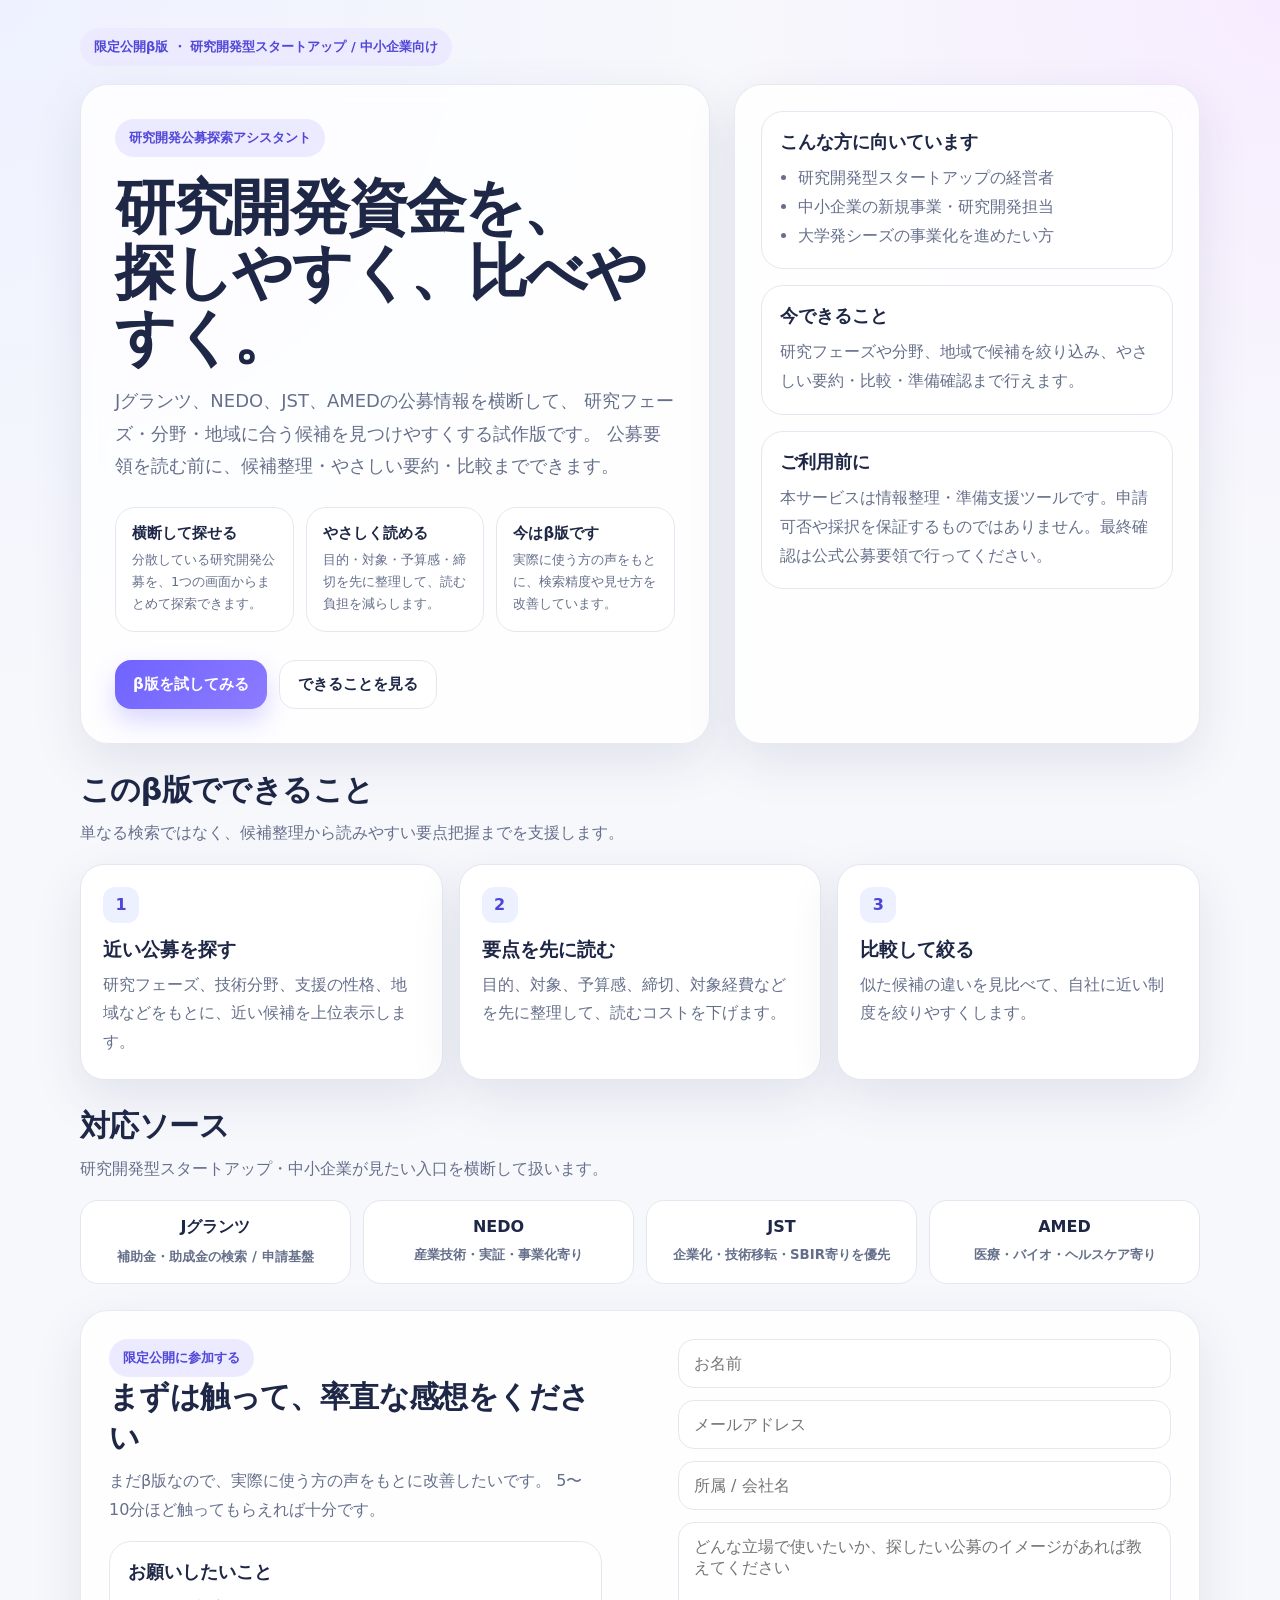
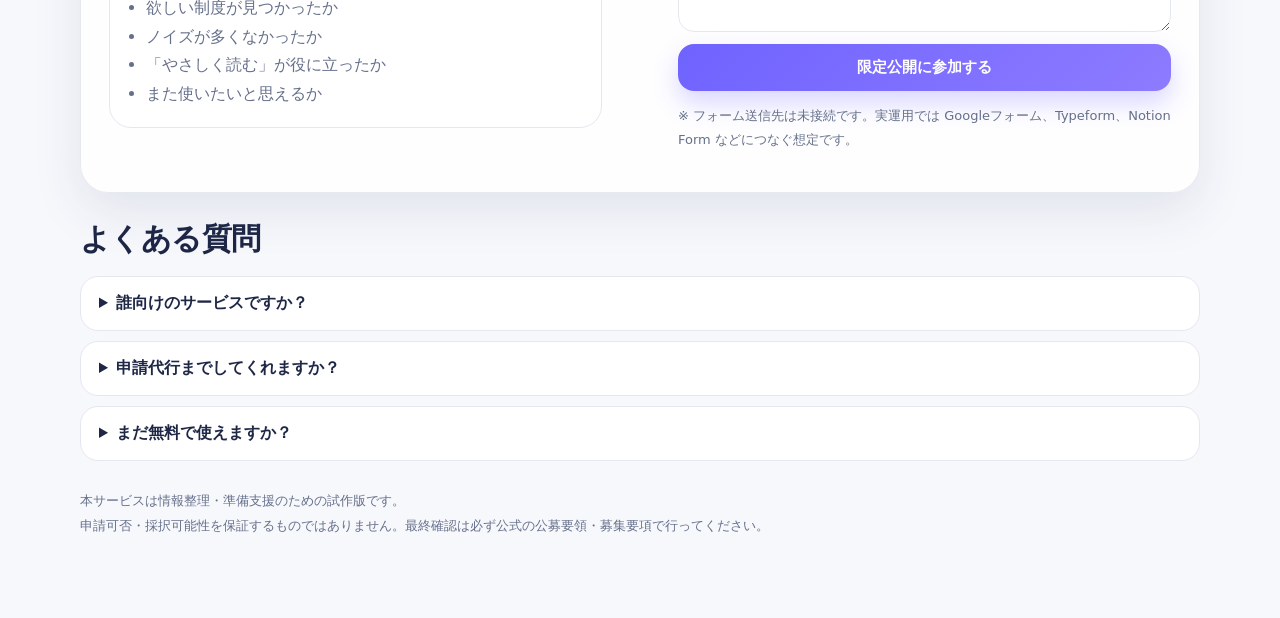
==== index.html @ e03bb307 "Rename limited_beta_landing_page.html to index.html" ====
<!doctype html>
<html lang="ja">
  <head>
    <meta charset="UTF-8" />
    <meta name="viewport" content="width=device-width, initial-scale=1.0" />
    <title>研究開発公募探索 β版</title>
    <style>
      :root {
        --bg: #f7f8fc;
        --card: rgba(255,255,255,0.82);
        --line: #e5e7f0;
        --text: #1e2746;
        --muted: #66708b;
        --primary: #6f63ff;
        --primary-2: #8d7bff;
        --accent: #edf0ff;
        --shadow: 0 18px 50px rgba(42, 52, 95, 0.10);
      }
      * { box-sizing: border-box; }
      body {
        margin: 0;
        font-family: Inter, system-ui, -apple-system, BlinkMacSystemFont, "Segoe UI", sans-serif;
        color: var(--text);
        background:
          radial-gradient(circle at top left, #eef1ff 0, transparent 28%),
          radial-gradient(circle at top right, #f7ecff 0, transparent 22%),
          var(--bg);
      }
      .wrap { max-width: 1160px; margin: 0 auto; padding: 28px 20px 80px; }
      .pill {
        display: inline-flex; align-items: center; gap: 8px;
        background: #eceaff; color: #5147d9; border-radius: 999px;
        padding: 10px 14px; font-size: 13px; font-weight: 700;
      }
      .hero {
        display: grid; grid-template-columns: 1.15fr 0.85fr; gap: 24px;
        align-items: stretch; margin-top: 18px;
      }
      .card {
        background: var(--card); backdrop-filter: blur(10px);
        border: 1px solid rgba(229,231,240,0.9); border-radius: 28px;
        box-shadow: var(--shadow);
      }
      .hero-main { padding: 34px; }
      h1 {
        font-size: clamp(34px, 6vw, 60px); line-height: 1.08;
        margin: 18px 0 16px; letter-spacing: -0.03em;
      }
      .lead { font-size: 18px; line-height: 1.8; color: var(--muted); margin: 0 0 24px; }
      .hero-points {
        display: grid; grid-template-columns: repeat(3, minmax(0,1fr)); gap: 12px; margin: 24px 0 28px;
      }
      .point {
        padding: 16px; border-radius: 20px; background: #fff; border: 1px solid var(--line);
      }
      .point b { display:block; margin-bottom:6px; font-size: 15px; }
      .point span { color: var(--muted); font-size: 13px; line-height: 1.7; }
      .cta-row { display:flex; flex-wrap: wrap; gap: 12px; }
      .btn {
        appearance:none; border:0; cursor:pointer; text-decoration:none;
        display:inline-flex; align-items:center; justify-content:center; gap:8px;
        padding: 14px 18px; border-radius: 16px; font-weight: 800; font-size: 15px;
      }
      .btn-primary {
        background: linear-gradient(135deg, var(--primary), var(--primary-2)); color:#fff;
        box-shadow: 0 12px 24px rgba(111,99,255,0.25);
      }
      .btn-secondary { background:#fff; color:var(--text); border:1px solid var(--line); }
      .hero-side { padding: 26px; display:flex; flex-direction:column; gap: 16px; }
      .mini-card { background:#fff; border:1px solid var(--line); border-radius: 22px; padding: 18px; }
      .mini-card h3 { margin: 0 0 10px; font-size: 18px; }
      .mini-card p, .mini-card li { color: var(--muted); line-height: 1.8; margin: 0; }
      .mini-card ul { margin: 0; padding-left: 18px; }
      .section { margin-top: 26px; }
      .section-head { display:flex; align-items:flex-end; justify-content:space-between; gap: 16px; margin-bottom: 16px; }
      .section h2 { margin: 0; font-size: 30px; letter-spacing: -0.02em; }
      .section p.sub { margin: 8px 0 0; color: var(--muted); line-height: 1.8; }
      .grid-3 { display:grid; grid-template-columns: repeat(3, minmax(0,1fr)); gap: 16px; }
      .feature, .faq-item {
        padding: 22px; background:#fff; border:1px solid var(--line); border-radius: 24px; box-shadow: var(--shadow);
      }
      .feature .num {
        width: 36px; height: 36px; border-radius: 12px; display:inline-flex; align-items:center; justify-content:center;
        background: var(--accent); color:#4e45d4; font-weight: 800; margin-bottom: 14px;
      }
      .feature h3 { margin:0 0 8px; font-size: 19px; }
      .feature p { margin:0; color:var(--muted); line-height:1.8; }
      .sources {
        display:grid; grid-template-columns: repeat(4, minmax(0,1fr)); gap:12px; margin-top: 12px;
      }
      .source {
        background:#fff; border:1px solid var(--line); border-radius: 18px; padding: 16px;
        text-align:center; font-weight: 800;
      }
      .source small { display:block; margin-top:8px; color: var(--muted); font-weight: 600; line-height: 1.6; }
      .beta {
        display:grid; grid-template-columns: 1fr 1fr; gap: 20px; align-items:stretch;
      }
      .beta-copy, .beta-form { padding: 28px; }
      .beta-form form { display:grid; gap: 12px; }
      .input, textarea {
        width:100%; border:1px solid var(--line); background:#fff; border-radius: 16px;
        padding: 14px 15px; font: inherit; color:var(--text);
      }
      textarea { min-height: 110px; resize: vertical; }
      .note {
        color: var(--muted); font-size: 13px; line-height: 1.8;
      }
      details {
        background:#fff; border:1px solid var(--line); border-radius:18px; padding: 16px 18px;
      }
      details + details { margin-top: 10px; }
      summary { cursor:pointer; font-weight: 800; }
      footer { margin-top: 28px; color: var(--muted); font-size: 13px; line-height: 1.9; }
      @media (max-width: 960px) {
        .hero, .beta, .grid-3, .sources { grid-template-columns: 1fr; }
        .hero-points { grid-template-columns: 1fr; }
      }
    </style>
  </head>
  <body>
    <div class="wrap">
      <span class="pill">限定公開β版 ・ 研究開発型スタートアップ / 中小企業向け</span>

      <section class="hero">
        <div class="card hero-main">
          <span class="pill">研究開発公募探索アシスタント</span>
          <h1>研究開発資金を、<br />探しやすく、比べやすく。</h1>
          <p class="lead">
            Jグランツ、NEDO、JST、AMEDの公募情報を横断して、
            研究フェーズ・分野・地域に合う候補を見つけやすくする試作版です。
            公募要領を読む前に、候補整理・やさしい要約・比較までできます。
          </p>

          <div class="hero-points">
            <div class="point">
              <b>横断して探せる</b>
              <span>分散している研究開発公募を、1つの画面からまとめて探索できます。</span>
            </div>
            <div class="point">
              <b>やさしく読める</b>
              <span>目的・対象・予算感・締切を先に整理して、読む負担を減らします。</span>
            </div>
            <div class="point">
              <b>今はβ版です</b>
              <span>実際に使う方の声をもとに、検索精度や見せ方を改善しています。</span>
            </div>
          </div>

          <div class="cta-row">
            <a class="btn btn-primary" href="#beta">β版を試してみる</a>
            <a class="btn btn-secondary" href="#how">できることを見る</a>
          </div>
        </div>

        <aside class="card hero-side">
          <div class="mini-card">
            <h3>こんな方に向いています</h3>
            <ul>
              <li>研究開発型スタートアップの経営者</li>
              <li>中小企業の新規事業・研究開発担当</li>
              <li>大学発シーズの事業化を進めたい方</li>
            </ul>
          </div>
          <div class="mini-card">
            <h3>今できること</h3>
            <p>研究フェーズや分野、地域で候補を絞り込み、やさしい要約・比較・準備確認まで行えます。</p>
          </div>
          <div class="mini-card">
            <h3>ご利用前に</h3>
            <p>本サービスは情報整理・準備支援ツールです。申請可否や採択を保証するものではありません。最終確認は公式公募要領で行ってください。</p>
          </div>
        </aside>
      </section>

      <section class="section" id="how">
        <div class="section-head">
          <div>
            <h2>このβ版でできること</h2>
            <p class="sub">単なる検索ではなく、候補整理から読みやすい要点把握までを支援します。</p>
          </div>
        </div>
        <div class="grid-3">
          <div class="feature">
            <div class="num">1</div>
            <h3>近い公募を探す</h3>
            <p>研究フェーズ、技術分野、支援の性格、地域などをもとに、近い候補を上位表示します。</p>
          </div>
          <div class="feature">
            <div class="num">2</div>
            <h3>要点を先に読む</h3>
            <p>目的、対象、予算感、締切、対象経費などを先に整理して、読むコストを下げます。</p>
          </div>
          <div class="feature">
            <div class="num">3</div>
            <h3>比較して絞る</h3>
            <p>似た候補の違いを見比べて、自社に近い制度を絞りやすくします。</p>
          </div>
        </div>
      </section>

      <section class="section">
        <div class="section-head">
          <div>
            <h2>対応ソース</h2>
            <p class="sub">研究開発型スタートアップ・中小企業が見たい入口を横断して扱います。</p>
          </div>
        </div>
        <div class="sources">
          <div class="source">Jグランツ<small>補助金・助成金の検索 / 申請基盤</small></div>
          <div class="source">NEDO<small>産業技術・実証・事業化寄り</small></div>
          <div class="source">JST<small>企業化・技術移転・SBIR寄りを優先</small></div>
          <div class="source">AMED<small>医療・バイオ・ヘルスケア寄り</small></div>
        </div>
      </section>

      <section class="section card beta" id="beta">
        <div class="beta-copy">
          <span class="pill">限定公開に参加する</span>
          <h2>まずは触って、率直な感想をください</h2>
          <p class="sub">
            まだβ版なので、実際に使う方の声をもとに改善したいです。
            5〜10分ほど触ってもらえれば十分です。
          </p>
          <div class="mini-card" style="margin-top:16px;">
            <h3>お願いしたいこと</h3>
            <ul>
              <li>欲しい制度が見つかったか</li>
              <li>ノイズが多くなかったか</li>
              <li>「やさしく読む」が役に立ったか</li>
              <li>また使いたいと思えるか</li>
            </ul>
          </div>
        </div>
        <div class="beta-form">
          <form>
            <input class="input" type="text" placeholder="お名前" />
            <input class="input" type="email" placeholder="メールアドレス" />
            <input class="input" type="text" placeholder="所属 / 会社名" />
            <textarea placeholder="どんな立場で使いたいか、探したい公募のイメージがあれば教えてください"></textarea>
            <button class="btn btn-primary" type="button">限定公開に参加する</button>
          </form>
          <p class="note">※ フォーム送信先は未接続です。実運用では Googleフォーム、Typeform、Notion Form などにつなぐ想定です。</p>
        </div>
      </section>

      <section class="section">
        <div class="section-head">
          <div>
            <h2>よくある質問</h2>
          </div>
        </div>
        <details>
          <summary>誰向けのサービスですか？</summary>
          <p class="note">研究開発型スタートアップ、中小企業の新規事業・研究開発担当、大学発シーズの事業化に関わる方を主な想定ユーザーにしています。</p>
        </details>
        <details>
          <summary>申請代行までしてくれますか？</summary>
          <p class="note">いいえ。現時点では、探索・整理・比較・準備支援に特化しています。最終判断や代理提出は行いません。</p>
        </details>
        <details>
          <summary>まだ無料で使えますか？</summary>
          <p class="note">はい。β版として限定公開中です。今後の提供形態は、利用者の反応を見ながら検討します。</p>
        </details>
      </section>

      <footer>
        本サービスは情報整理・準備支援のための試作版です。<br />
        申請可否・採択可能性を保証するものではありません。最終確認は必ず公式の公募要領・募集要項で行ってください。
      </footer>
    </div>
  </body>
</html>
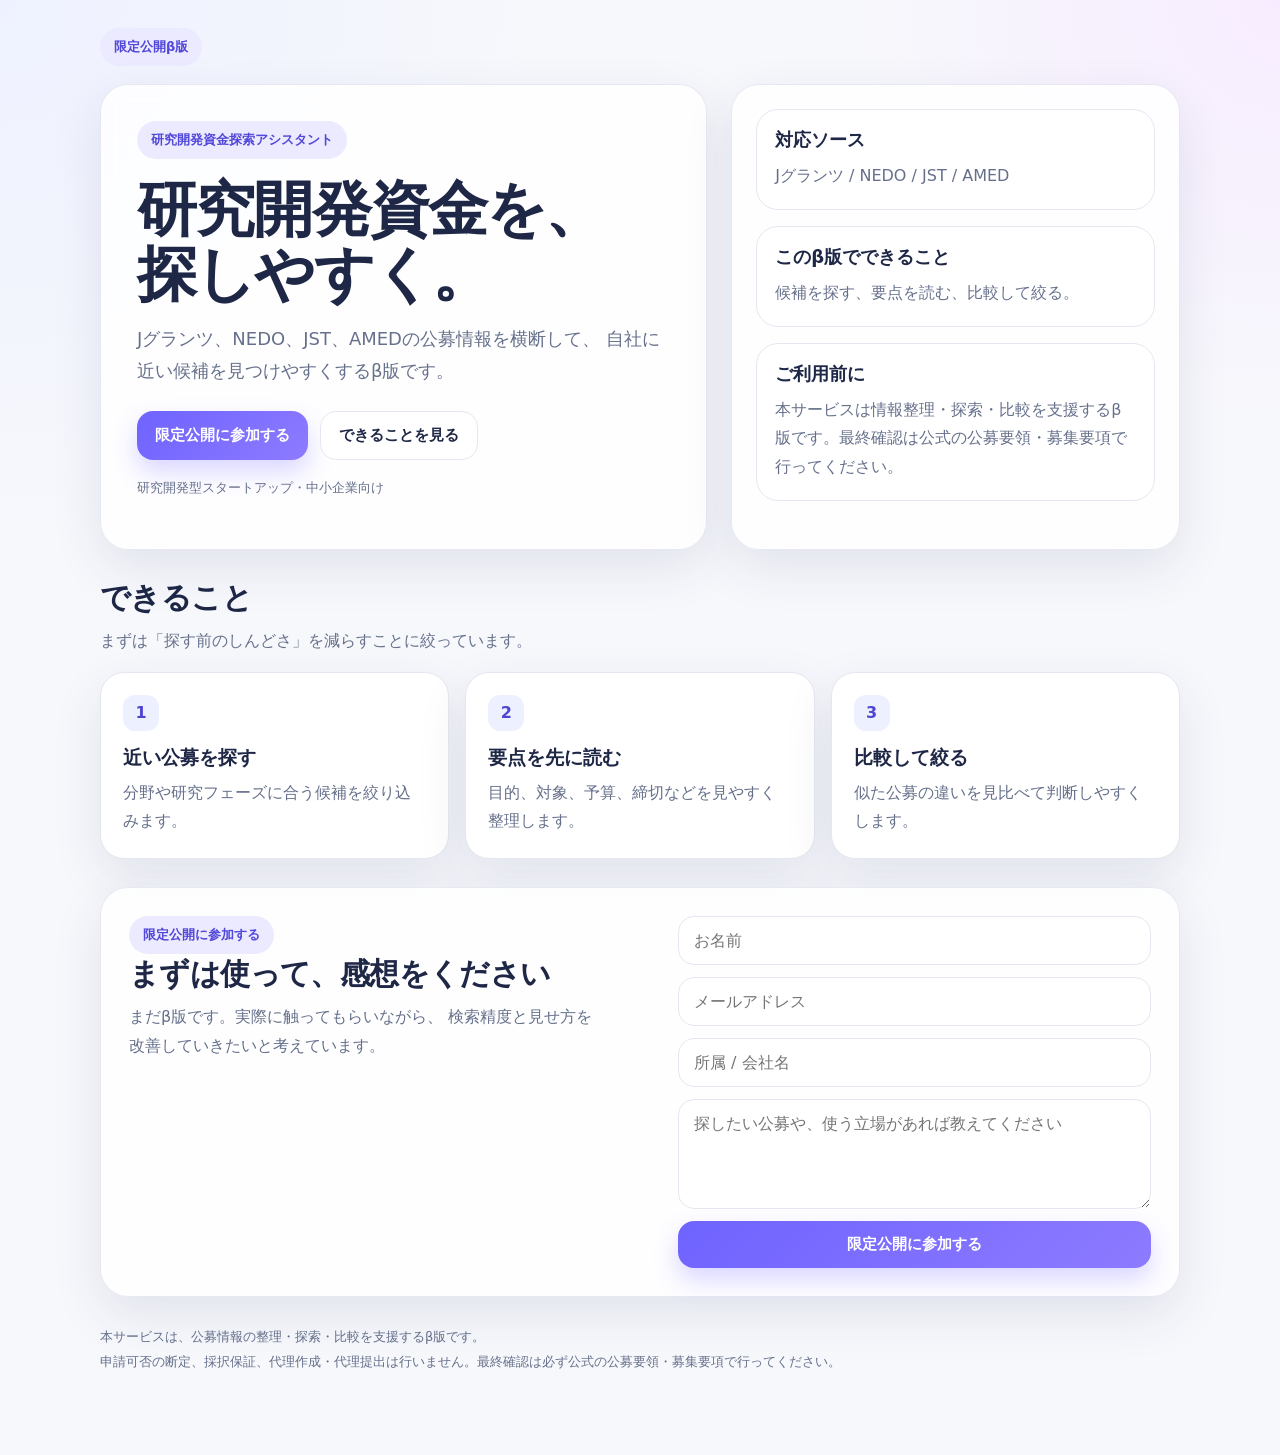
==== commit 98cf5cc3: "Refactor index.html for clarity and layout adjustments Updated various text elements and styles in i" ====
--- a/index.html
+++ b/index.html
@@ -3,11 +3,11 @@
   <head>
     <meta charset="UTF-8" />
     <meta name="viewport" content="width=device-width, initial-scale=1.0" />
-    <title>研究開発公募探索 β版</title>
+    <title>研究開発資金探索 β版</title>
     <style>
       :root {
         --bg: #f7f8fc;
-        --card: rgba(255,255,255,0.82);
+        --card: rgba(255,255,255,0.84);
         --line: #e5e7f0;
         --text: #1e2746;
         --muted: #66708b;
@@ -16,7 +16,11 @@
         --accent: #edf0ff;
         --shadow: 0 18px 50px rgba(42, 52, 95, 0.10);
       }
+
       * { box-sizing: border-box; }
+
+      html { scroll-behavior: smooth; }
+
       body {
         margin: 0;
         font-family: Inter, system-ui, -apple-system, BlinkMacSystemFont, "Segoe UI", sans-serif;
@@ -26,247 +30,330 @@
           radial-gradient(circle at top right, #f7ecff 0, transparent 22%),
           var(--bg);
       }
-      .wrap { max-width: 1160px; margin: 0 auto; padding: 28px 20px 80px; }
+
+      .wrap {
+        max-width: 1120px;
+        margin: 0 auto;
+        padding: 28px 20px 80px;
+      }
+
       .pill {
-        display: inline-flex; align-items: center; gap: 8px;
-        background: #eceaff; color: #5147d9; border-radius: 999px;
-        padding: 10px 14px; font-size: 13px; font-weight: 700;
-      }
+        display: inline-flex;
+        align-items: center;
+        gap: 8px;
+        background: #eceaff;
+        color: #5147d9;
+        border-radius: 999px;
+        padding: 10px 14px;
+        font-size: 13px;
+        font-weight: 700;
+      }
+
+      .card {
+        background: var(--card);
+        backdrop-filter: blur(10px);
+        border: 1px solid rgba(229,231,240,0.92);
+        border-radius: 28px;
+        box-shadow: var(--shadow);
+      }
+
       .hero {
-        display: grid; grid-template-columns: 1.15fr 0.85fr; gap: 24px;
-        align-items: stretch; margin-top: 18px;
-      }
-      .card {
-        background: var(--card); backdrop-filter: blur(10px);
-        border: 1px solid rgba(229,231,240,0.9); border-radius: 28px;
+        display: grid;
+        grid-template-columns: 1.15fr 0.85fr;
+        gap: 24px;
+        align-items: stretch;
+        margin-top: 18px;
+      }
+
+      .hero-main {
+        padding: 36px;
+      }
+
+      h1 {
+        font-size: clamp(34px, 6vw, 60px);
+        line-height: 1.08;
+        margin: 18px 0 16px;
+        letter-spacing: -0.03em;
+      }
+
+      .lead {
+        font-size: 18px;
+        line-height: 1.8;
+        color: var(--muted);
+        margin: 0 0 24px;
+      }
+
+      .cta-row {
+        display: flex;
+        flex-wrap: wrap;
+        gap: 12px;
+      }
+
+      .btn {
+        appearance: none;
+        border: 0;
+        cursor: pointer;
+        text-decoration: none;
+        display: inline-flex;
+        align-items: center;
+        justify-content: center;
+        gap: 8px;
+        padding: 14px 18px;
+        border-radius: 16px;
+        font-weight: 800;
+        font-size: 15px;
+        transition: transform 0.18s ease, box-shadow 0.18s ease;
+      }
+
+      .btn:hover {
+        transform: translateY(-1px);
+      }
+
+      .btn-primary {
+        background: linear-gradient(135deg, var(--primary), var(--primary-2));
+        color: #fff;
+        box-shadow: 0 12px 24px rgba(111,99,255,0.25);
+      }
+
+      .btn-secondary {
+        background: #fff;
+        color: var(--text);
+        border: 1px solid var(--line);
+      }
+
+      .note {
+        color: var(--muted);
+        font-size: 13px;
+        line-height: 1.8;
+      }
+
+      .hero-side {
+        padding: 24px;
+        display: flex;
+        flex-direction: column;
+        gap: 16px;
+      }
+
+      .mini-card {
+        background: #fff;
+        border: 1px solid var(--line);
+        border-radius: 22px;
+        padding: 18px;
+      }
+
+      .mini-card h3 {
+        margin: 0 0 10px;
+        font-size: 18px;
+      }
+
+      .mini-card p,
+      .mini-card li {
+        color: var(--muted);
+        line-height: 1.8;
+        margin: 0;
+      }
+
+      .section {
+        margin-top: 28px;
+      }
+
+      .section-head {
+        display: flex;
+        align-items: flex-end;
+        justify-content: space-between;
+        gap: 16px;
+        margin-bottom: 16px;
+      }
+
+      .section h2 {
+        margin: 0;
+        font-size: 30px;
+        letter-spacing: -0.02em;
+      }
+
+      .section p.sub {
+        margin: 8px 0 0;
+        color: var(--muted);
+        line-height: 1.8;
+      }
+
+      .grid-3 {
+        display: grid;
+        grid-template-columns: repeat(3, minmax(0, 1fr));
+        gap: 16px;
+      }
+
+      .feature {
+        padding: 22px;
+        background: #fff;
+        border: 1px solid var(--line);
+        border-radius: 24px;
         box-shadow: var(--shadow);
       }
-      .hero-main { padding: 34px; }
-      h1 {
-        font-size: clamp(34px, 6vw, 60px); line-height: 1.08;
-        margin: 18px 0 16px; letter-spacing: -0.03em;
-      }
-      .lead { font-size: 18px; line-height: 1.8; color: var(--muted); margin: 0 0 24px; }
-      .hero-points {
-        display: grid; grid-template-columns: repeat(3, minmax(0,1fr)); gap: 12px; margin: 24px 0 28px;
-      }
-      .point {
-        padding: 16px; border-radius: 20px; background: #fff; border: 1px solid var(--line);
-      }
-      .point b { display:block; margin-bottom:6px; font-size: 15px; }
-      .point span { color: var(--muted); font-size: 13px; line-height: 1.7; }
-      .cta-row { display:flex; flex-wrap: wrap; gap: 12px; }
-      .btn {
-        appearance:none; border:0; cursor:pointer; text-decoration:none;
-        display:inline-flex; align-items:center; justify-content:center; gap:8px;
-        padding: 14px 18px; border-radius: 16px; font-weight: 800; font-size: 15px;
-      }
-      .btn-primary {
-        background: linear-gradient(135deg, var(--primary), var(--primary-2)); color:#fff;
-        box-shadow: 0 12px 24px rgba(111,99,255,0.25);
-      }
-      .btn-secondary { background:#fff; color:var(--text); border:1px solid var(--line); }
-      .hero-side { padding: 26px; display:flex; flex-direction:column; gap: 16px; }
-      .mini-card { background:#fff; border:1px solid var(--line); border-radius: 22px; padding: 18px; }
-      .mini-card h3 { margin: 0 0 10px; font-size: 18px; }
-      .mini-card p, .mini-card li { color: var(--muted); line-height: 1.8; margin: 0; }
-      .mini-card ul { margin: 0; padding-left: 18px; }
-      .section { margin-top: 26px; }
-      .section-head { display:flex; align-items:flex-end; justify-content:space-between; gap: 16px; margin-bottom: 16px; }
-      .section h2 { margin: 0; font-size: 30px; letter-spacing: -0.02em; }
-      .section p.sub { margin: 8px 0 0; color: var(--muted); line-height: 1.8; }
-      .grid-3 { display:grid; grid-template-columns: repeat(3, minmax(0,1fr)); gap: 16px; }
-      .feature, .faq-item {
-        padding: 22px; background:#fff; border:1px solid var(--line); border-radius: 24px; box-shadow: var(--shadow);
-      }
+
       .feature .num {
-        width: 36px; height: 36px; border-radius: 12px; display:inline-flex; align-items:center; justify-content:center;
-        background: var(--accent); color:#4e45d4; font-weight: 800; margin-bottom: 14px;
-      }
-      .feature h3 { margin:0 0 8px; font-size: 19px; }
-      .feature p { margin:0; color:var(--muted); line-height:1.8; }
-      .sources {
-        display:grid; grid-template-columns: repeat(4, minmax(0,1fr)); gap:12px; margin-top: 12px;
-      }
-      .source {
-        background:#fff; border:1px solid var(--line); border-radius: 18px; padding: 16px;
-        text-align:center; font-weight: 800;
-      }
-      .source small { display:block; margin-top:8px; color: var(--muted); font-weight: 600; line-height: 1.6; }
+        width: 36px;
+        height: 36px;
+        border-radius: 12px;
+        display: inline-flex;
+        align-items: center;
+        justify-content: center;
+        background: var(--accent);
+        color: #4e45d4;
+        font-weight: 800;
+        margin-bottom: 14px;
+      }
+
+      .feature h3 {
+        margin: 0 0 8px;
+        font-size: 19px;
+      }
+
+      .feature p {
+        margin: 0;
+        color: var(--muted);
+        line-height: 1.8;
+      }
+
       .beta {
-        display:grid; grid-template-columns: 1fr 1fr; gap: 20px; align-items:stretch;
-      }
-      .beta-copy, .beta-form { padding: 28px; }
-      .beta-form form { display:grid; gap: 12px; }
-      .input, textarea {
-        width:100%; border:1px solid var(--line); background:#fff; border-radius: 16px;
-        padding: 14px 15px; font: inherit; color:var(--text);
-      }
-      textarea { min-height: 110px; resize: vertical; }
-      .note {
-        color: var(--muted); font-size: 13px; line-height: 1.8;
-      }
-      details {
-        background:#fff; border:1px solid var(--line); border-radius:18px; padding: 16px 18px;
-      }
-      details + details { margin-top: 10px; }
-      summary { cursor:pointer; font-weight: 800; }
-      footer { margin-top: 28px; color: var(--muted); font-size: 13px; line-height: 1.9; }
+        display: grid;
+        grid-template-columns: 1fr 1fr;
+        gap: 20px;
+        align-items: stretch;
+      }
+
+      .beta-copy,
+      .beta-form {
+        padding: 28px;
+      }
+
+      .beta-form form {
+        display: grid;
+        gap: 12px;
+      }
+
+      .input,
+      textarea {
+        width: 100%;
+        border: 1px solid var(--line);
+        background: #fff;
+        border-radius: 16px;
+        padding: 14px 15px;
+        font: inherit;
+        color: var(--text);
+      }
+
+      textarea {
+        min-height: 110px;
+        resize: vertical;
+      }
+
+      footer {
+        margin-top: 28px;
+        color: var(--muted);
+        font-size: 13px;
+        line-height: 1.9;
+      }
+
       @media (max-width: 960px) {
-        .hero, .beta, .grid-3, .sources { grid-template-columns: 1fr; }
-        .hero-points { grid-template-columns: 1fr; }
+        .hero,
+        .beta,
+        .grid-3 {
+          grid-template-columns: 1fr;
+        }
       }
     </style>
   </head>
   <body>
     <div class="wrap">
-      <span class="pill">限定公開β版 ・ 研究開発型スタートアップ / 中小企業向け</span>
+      <span class="pill">限定公開β版</span>
 
       <section class="hero">
         <div class="card hero-main">
-          <span class="pill">研究開発公募探索アシスタント</span>
-          <h1>研究開発資金を、<br />探しやすく、比べやすく。</h1>
+          <span class="pill">研究開発資金探索アシスタント</span>
+          <h1>研究開発資金を、<br />探しやすく。</h1>
           <p class="lead">
             Jグランツ、NEDO、JST、AMEDの公募情報を横断して、
-            研究フェーズ・分野・地域に合う候補を見つけやすくする試作版です。
-            公募要領を読む前に、候補整理・やさしい要約・比較までできます。
+            自社に近い候補を見つけやすくするβ版です。
           </p>
 
-          <div class="hero-points">
-            <div class="point">
-              <b>横断して探せる</b>
-              <span>分散している研究開発公募を、1つの画面からまとめて探索できます。</span>
-            </div>
-            <div class="point">
-              <b>やさしく読める</b>
-              <span>目的・対象・予算感・締切を先に整理して、読む負担を減らします。</span>
-            </div>
-            <div class="point">
-              <b>今はβ版です</b>
-              <span>実際に使う方の声をもとに、検索精度や見せ方を改善しています。</span>
-            </div>
-          </div>
-
           <div class="cta-row">
-            <a class="btn btn-primary" href="#beta">β版を試してみる</a>
-            <a class="btn btn-secondary" href="#how">できることを見る</a>
-          </div>
+            <a class="btn btn-primary" href="#beta">限定公開に参加する</a>
+            <a class="btn btn-secondary" href="#features">できることを見る</a>
+          </div>
+
+          <p class="note" style="margin-top: 16px;">
+            研究開発型スタートアップ・中小企業向け
+          </p>
         </div>
 
         <aside class="card hero-side">
           <div class="mini-card">
-            <h3>こんな方に向いています</h3>
-            <ul>
-              <li>研究開発型スタートアップの経営者</li>
-              <li>中小企業の新規事業・研究開発担当</li>
-              <li>大学発シーズの事業化を進めたい方</li>
-            </ul>
+            <h3>対応ソース</h3>
+            <p>Jグランツ / NEDO / JST / AMED</p>
           </div>
           <div class="mini-card">
-            <h3>今できること</h3>
-            <p>研究フェーズや分野、地域で候補を絞り込み、やさしい要約・比較・準備確認まで行えます。</p>
+            <h3>このβ版でできること</h3>
+            <p>候補を探す、要点を読む、比較して絞る。</p>
           </div>
           <div class="mini-card">
             <h3>ご利用前に</h3>
-            <p>本サービスは情報整理・準備支援ツールです。申請可否や採択を保証するものではありません。最終確認は公式公募要領で行ってください。</p>
+            <p>本サービスは情報整理・探索・比較を支援するβ版です。最終確認は公式の公募要領・募集要項で行ってください。</p>
           </div>
         </aside>
       </section>
 
-      <section class="section" id="how">
+      <section class="section" id="features">
         <div class="section-head">
           <div>
-            <h2>このβ版でできること</h2>
-            <p class="sub">単なる検索ではなく、候補整理から読みやすい要点把握までを支援します。</p>
-          </div>
-        </div>
+            <h2>できること</h2>
+            <p class="sub">まずは「探す前のしんどさ」を減らすことに絞っています。</p>
+          </div>
+        </div>
+
         <div class="grid-3">
           <div class="feature">
             <div class="num">1</div>
             <h3>近い公募を探す</h3>
-            <p>研究フェーズ、技術分野、支援の性格、地域などをもとに、近い候補を上位表示します。</p>
+            <p>分野や研究フェーズに合う候補を絞り込みます。</p>
           </div>
           <div class="feature">
             <div class="num">2</div>
             <h3>要点を先に読む</h3>
-            <p>目的、対象、予算感、締切、対象経費などを先に整理して、読むコストを下げます。</p>
+            <p>目的、対象、予算、締切などを見やすく整理します。</p>
           </div>
           <div class="feature">
             <div class="num">3</div>
             <h3>比較して絞る</h3>
-            <p>似た候補の違いを見比べて、自社に近い制度を絞りやすくします。</p>
-          </div>
-        </div>
-      </section>
-
-      <section class="section">
-        <div class="section-head">
-          <div>
-            <h2>対応ソース</h2>
-            <p class="sub">研究開発型スタートアップ・中小企業が見たい入口を横断して扱います。</p>
-          </div>
-        </div>
-        <div class="sources">
-          <div class="source">Jグランツ<small>補助金・助成金の検索 / 申請基盤</small></div>
-          <div class="source">NEDO<small>産業技術・実証・事業化寄り</small></div>
-          <div class="source">JST<small>企業化・技術移転・SBIR寄りを優先</small></div>
-          <div class="source">AMED<small>医療・バイオ・ヘルスケア寄り</small></div>
+            <p>似た公募の違いを見比べて判断しやすくします。</p>
+          </div>
         </div>
       </section>
 
       <section class="section card beta" id="beta">
         <div class="beta-copy">
           <span class="pill">限定公開に参加する</span>
-          <h2>まずは触って、率直な感想をください</h2>
+          <h2>まずは使って、感想をください</h2>
           <p class="sub">
-            まだβ版なので、実際に使う方の声をもとに改善したいです。
-            5〜10分ほど触ってもらえれば十分です。
+            まだβ版です。実際に触ってもらいながら、
+            検索精度と見せ方を改善していきたいと考えています。
           </p>
-          <div class="mini-card" style="margin-top:16px;">
-            <h3>お願いしたいこと</h3>
-            <ul>
-              <li>欲しい制度が見つかったか</li>
-              <li>ノイズが多くなかったか</li>
-              <li>「やさしく読む」が役に立ったか</li>
-              <li>また使いたいと思えるか</li>
-            </ul>
-          </div>
-        </div>
+        </div>
+
         <div class="beta-form">
           <form>
             <input class="input" type="text" placeholder="お名前" />
             <input class="input" type="email" placeholder="メールアドレス" />
             <input class="input" type="text" placeholder="所属 / 会社名" />
-            <textarea placeholder="どんな立場で使いたいか、探したい公募のイメージがあれば教えてください"></textarea>
+            <textarea placeholder="探したい公募や、使う立場があれば教えてください"></textarea>
             <button class="btn btn-primary" type="button">限定公開に参加する</button>
           </form>
-          <p class="note">※ フォーム送信先は未接続です。実運用では Googleフォーム、Typeform、Notion Form などにつなぐ想定です。</p>
         </div>
       </section>
 
-      <section class="section">
-        <div class="section-head">
-          <div>
-            <h2>よくある質問</h2>
-          </div>
-        </div>
-        <details>
-          <summary>誰向けのサービスですか？</summary>
-          <p class="note">研究開発型スタートアップ、中小企業の新規事業・研究開発担当、大学発シーズの事業化に関わる方を主な想定ユーザーにしています。</p>
-        </details>
-        <details>
-          <summary>申請代行までしてくれますか？</summary>
-          <p class="note">いいえ。現時点では、探索・整理・比較・準備支援に特化しています。最終判断や代理提出は行いません。</p>
-        </details>
-        <details>
-          <summary>まだ無料で使えますか？</summary>
-          <p class="note">はい。β版として限定公開中です。今後の提供形態は、利用者の反応を見ながら検討します。</p>
-        </details>
-      </section>
-
       <footer>
-        本サービスは情報整理・準備支援のための試作版です。<br />
-        申請可否・採択可能性を保証するものではありません。最終確認は必ず公式の公募要領・募集要項で行ってください。
+        本サービスは、公募情報の整理・探索・比較を支援するβ版です。<br />
+        申請可否の断定、採択保証、代理作成・代理提出は行いません。最終確認は必ず公式の公募要領・募集要項で行ってください。
       </footer>
     </div>
   </body>
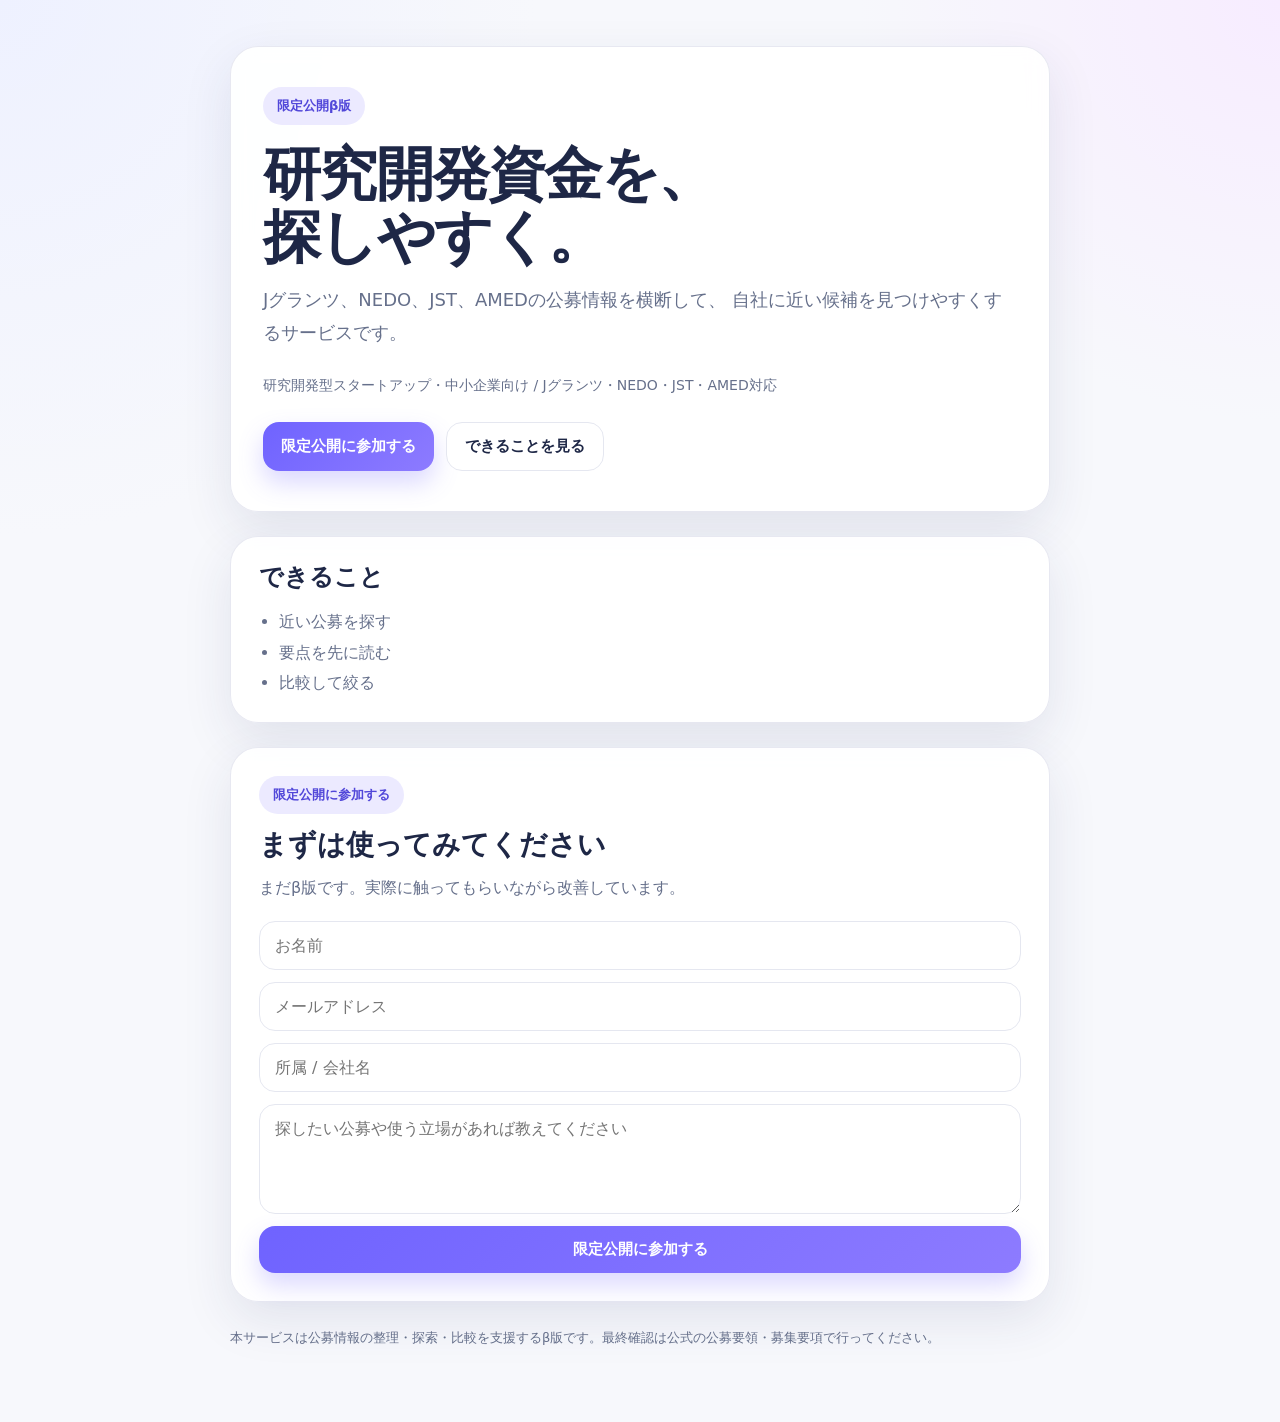
==== commit 66753022: "Refine styles and update hero section content" ====
--- a/index.html
+++ b/index.html
@@ -7,18 +7,16 @@
     <style>
       :root {
         --bg: #f7f8fc;
-        --card: rgba(255,255,255,0.84);
+        --card: rgba(255,255,255,0.92);
         --line: #e5e7f0;
         --text: #1e2746;
         --muted: #66708b;
         --primary: #6f63ff;
         --primary-2: #8d7bff;
-        --accent: #edf0ff;
         --shadow: 0 18px 50px rgba(42, 52, 95, 0.10);
       }
 
       * { box-sizing: border-box; }
-
       html { scroll-behavior: smooth; }
 
       body {
@@ -32,15 +30,14 @@
       }
 
       .wrap {
-        max-width: 1120px;
+        max-width: 860px;
         margin: 0 auto;
-        padding: 28px 20px 80px;
+        padding: 28px 20px 72px;
       }
 
       .pill {
         display: inline-flex;
         align-items: center;
-        gap: 8px;
         background: #eceaff;
         color: #5147d9;
         border-radius: 999px;
@@ -58,19 +55,12 @@
       }
 
       .hero {
-        display: grid;
-        grid-template-columns: 1.15fr 0.85fr;
-        gap: 24px;
-        align-items: stretch;
+        padding: 40px 32px;
         margin-top: 18px;
       }
 
-      .hero-main {
-        padding: 36px;
-      }
-
       h1 {
-        font-size: clamp(34px, 6vw, 60px);
+        font-size: clamp(34px, 6vw, 58px);
         line-height: 1.08;
         margin: 18px 0 16px;
         letter-spacing: -0.03em;
@@ -81,6 +71,13 @@
         line-height: 1.8;
         color: var(--muted);
         margin: 0 0 24px;
+      }
+
+      .meta {
+        color: var(--muted);
+        font-size: 14px;
+        line-height: 1.8;
+        margin-bottom: 24px;
       }
 
       .cta-row {
@@ -97,16 +94,10 @@
         display: inline-flex;
         align-items: center;
         justify-content: center;
-        gap: 8px;
         padding: 14px 18px;
         border-radius: 16px;
         font-weight: 800;
         font-size: 15px;
-        transition: transform 0.18s ease, box-shadow 0.18s ease;
-      }
-
-      .btn:hover {
-        transform: translateY(-1px);
       }
 
       .btn-primary {
@@ -121,113 +112,42 @@
         border: 1px solid var(--line);
       }
 
-      .note {
-        color: var(--muted);
-        font-size: 13px;
-        line-height: 1.8;
-      }
-
-      .hero-side {
-        padding: 24px;
-        display: flex;
-        flex-direction: column;
-        gap: 16px;
-      }
-
-      .mini-card {
-        background: #fff;
-        border: 1px solid var(--line);
-        border-radius: 22px;
-        padding: 18px;
-      }
-
-      .mini-card h3 {
-        margin: 0 0 10px;
-        font-size: 18px;
-      }
-
-      .mini-card p,
-      .mini-card li {
-        color: var(--muted);
-        line-height: 1.8;
+      .section {
+        margin-top: 24px;
+      }
+
+      .simple-list {
+        padding: 24px 28px;
+      }
+
+      .simple-list h2 {
+        margin: 0 0 14px;
+        font-size: 24px;
+      }
+
+      .simple-list ul {
         margin: 0;
-      }
-
-      .section {
-        margin-top: 28px;
-      }
-
-      .section-head {
-        display: flex;
-        align-items: flex-end;
-        justify-content: space-between;
-        gap: 16px;
-        margin-bottom: 16px;
-      }
-
-      .section h2 {
-        margin: 0;
-        font-size: 30px;
-        letter-spacing: -0.02em;
-      }
-
-      .section p.sub {
-        margin: 8px 0 0;
-        color: var(--muted);
-        line-height: 1.8;
-      }
-
-      .grid-3 {
-        display: grid;
-        grid-template-columns: repeat(3, minmax(0, 1fr));
-        gap: 16px;
-      }
-
-      .feature {
-        padding: 22px;
-        background: #fff;
-        border: 1px solid var(--line);
-        border-radius: 24px;
-        box-shadow: var(--shadow);
-      }
-
-      .feature .num {
-        width: 36px;
-        height: 36px;
-        border-radius: 12px;
-        display: inline-flex;
-        align-items: center;
-        justify-content: center;
-        background: var(--accent);
-        color: #4e45d4;
-        font-weight: 800;
-        margin-bottom: 14px;
-      }
-
-      .feature h3 {
-        margin: 0 0 8px;
-        font-size: 19px;
-      }
-
-      .feature p {
-        margin: 0;
-        color: var(--muted);
-        line-height: 1.8;
+        padding-left: 20px;
+        color: var(--muted);
+        line-height: 1.9;
       }
 
       .beta {
-        display: grid;
-        grid-template-columns: 1fr 1fr;
-        gap: 20px;
-        align-items: stretch;
-      }
-
-      .beta-copy,
-      .beta-form {
         padding: 28px;
       }
 
-      .beta-form form {
+      .beta h2 {
+        margin: 12px 0 10px;
+        font-size: 28px;
+      }
+
+      .beta p {
+        margin: 0 0 18px;
+        color: var(--muted);
+        line-height: 1.8;
+      }
+
+      form {
         display: grid;
         gap: 12px;
       }
@@ -249,111 +169,72 @@
       }
 
       footer {
-        margin-top: 28px;
+        margin-top: 24px;
         color: var(--muted);
         font-size: 13px;
-        line-height: 1.9;
-      }
-
-      @media (max-width: 960px) {
+        line-height: 1.8;
+      }
+
+      @media (max-width: 640px) {
         .hero,
-        .beta,
-        .grid-3 {
-          grid-template-columns: 1fr;
+        .simple-list,
+        .beta {
+          padding: 24px 20px;
+        }
+
+        .cta-row {
+          flex-direction: column;
+        }
+
+        .btn {
+          width: 100%;
         }
       }
     </style>
   </head>
   <body>
     <div class="wrap">
-      <span class="pill">限定公開β版</span>
-
-      <section class="hero">
-        <div class="card hero-main">
-          <span class="pill">研究開発資金探索アシスタント</span>
-          <h1>研究開発資金を、<br />探しやすく。</h1>
-          <p class="lead">
-            Jグランツ、NEDO、JST、AMEDの公募情報を横断して、
-            自社に近い候補を見つけやすくするβ版です。
-          </p>
-
-          <div class="cta-row">
-            <a class="btn btn-primary" href="#beta">限定公開に参加する</a>
-            <a class="btn btn-secondary" href="#features">できることを見る</a>
-          </div>
-
-          <p class="note" style="margin-top: 16px;">
-            研究開発型スタートアップ・中小企業向け
-          </p>
-        </div>
-
-        <aside class="card hero-side">
-          <div class="mini-card">
-            <h3>対応ソース</h3>
-            <p>Jグランツ / NEDO / JST / AMED</p>
-          </div>
-          <div class="mini-card">
-            <h3>このβ版でできること</h3>
-            <p>候補を探す、要点を読む、比較して絞る。</p>
-          </div>
-          <div class="mini-card">
-            <h3>ご利用前に</h3>
-            <p>本サービスは情報整理・探索・比較を支援するβ版です。最終確認は公式の公募要領・募集要項で行ってください。</p>
-          </div>
-        </aside>
-      </section>
-
-      <section class="section" id="features">
-        <div class="section-head">
-          <div>
-            <h2>できること</h2>
-            <p class="sub">まずは「探す前のしんどさ」を減らすことに絞っています。</p>
-          </div>
-        </div>
-
-        <div class="grid-3">
-          <div class="feature">
-            <div class="num">1</div>
-            <h3>近い公募を探す</h3>
-            <p>分野や研究フェーズに合う候補を絞り込みます。</p>
-          </div>
-          <div class="feature">
-            <div class="num">2</div>
-            <h3>要点を先に読む</h3>
-            <p>目的、対象、予算、締切などを見やすく整理します。</p>
-          </div>
-          <div class="feature">
-            <div class="num">3</div>
-            <h3>比較して絞る</h3>
-            <p>似た公募の違いを見比べて判断しやすくします。</p>
-          </div>
+      <section class="card hero">
+        <span class="pill">限定公開β版</span>
+        <h1>研究開発資金を、<br />探しやすく。</h1>
+        <p class="lead">
+          Jグランツ、NEDO、JST、AMEDの公募情報を横断して、
+          自社に近い候補を見つけやすくするサービスです。
+        </p>
+        <p class="meta">
+          研究開発型スタートアップ・中小企業向け / Jグランツ・NEDO・JST・AMED対応
+        </p>
+        <div class="cta-row">
+          <a class="btn btn-primary" href="#beta">限定公開に参加する</a>
+          <a class="btn btn-secondary" href="#about">できることを見る</a>
         </div>
       </section>
 
+      <section class="section card simple-list" id="about">
+        <h2>できること</h2>
+        <ul>
+          <li>近い公募を探す</li>
+          <li>要点を先に読む</li>
+          <li>比較して絞る</li>
+        </ul>
+      </section>
+
       <section class="section card beta" id="beta">
-        <div class="beta-copy">
-          <span class="pill">限定公開に参加する</span>
-          <h2>まずは使って、感想をください</h2>
-          <p class="sub">
-            まだβ版です。実際に触ってもらいながら、
-            検索精度と見せ方を改善していきたいと考えています。
-          </p>
-        </div>
-
-        <div class="beta-form">
-          <form>
-            <input class="input" type="text" placeholder="お名前" />
-            <input class="input" type="email" placeholder="メールアドレス" />
-            <input class="input" type="text" placeholder="所属 / 会社名" />
-            <textarea placeholder="探したい公募や、使う立場があれば教えてください"></textarea>
-            <button class="btn btn-primary" type="button">限定公開に参加する</button>
-          </form>
-        </div>
+        <span class="pill">限定公開に参加する</span>
+        <h2>まずは使ってみてください</h2>
+        <p>まだβ版です。実際に触ってもらいながら改善しています。</p>
+
+        <form>
+          <input class="input" type="text" placeholder="お名前" />
+          <input class="input" type="email" placeholder="メールアドレス" />
+          <input class="input" type="text" placeholder="所属 / 会社名" />
+          <textarea placeholder="探したい公募や使う立場があれば教えてください"></textarea>
+          <button class="btn btn-primary" type="button">限定公開に参加する</button>
+        </form>
       </section>
 
       <footer>
-        本サービスは、公募情報の整理・探索・比較を支援するβ版です。<br />
-        申請可否の断定、採択保証、代理作成・代理提出は行いません。最終確認は必ず公式の公募要領・募集要項で行ってください。
+        本サービスは公募情報の整理・探索・比較を支援するβ版です。最終確認は公式の公募要領・募集要項で行ってください。
       </footer>
     </div>
   </body>
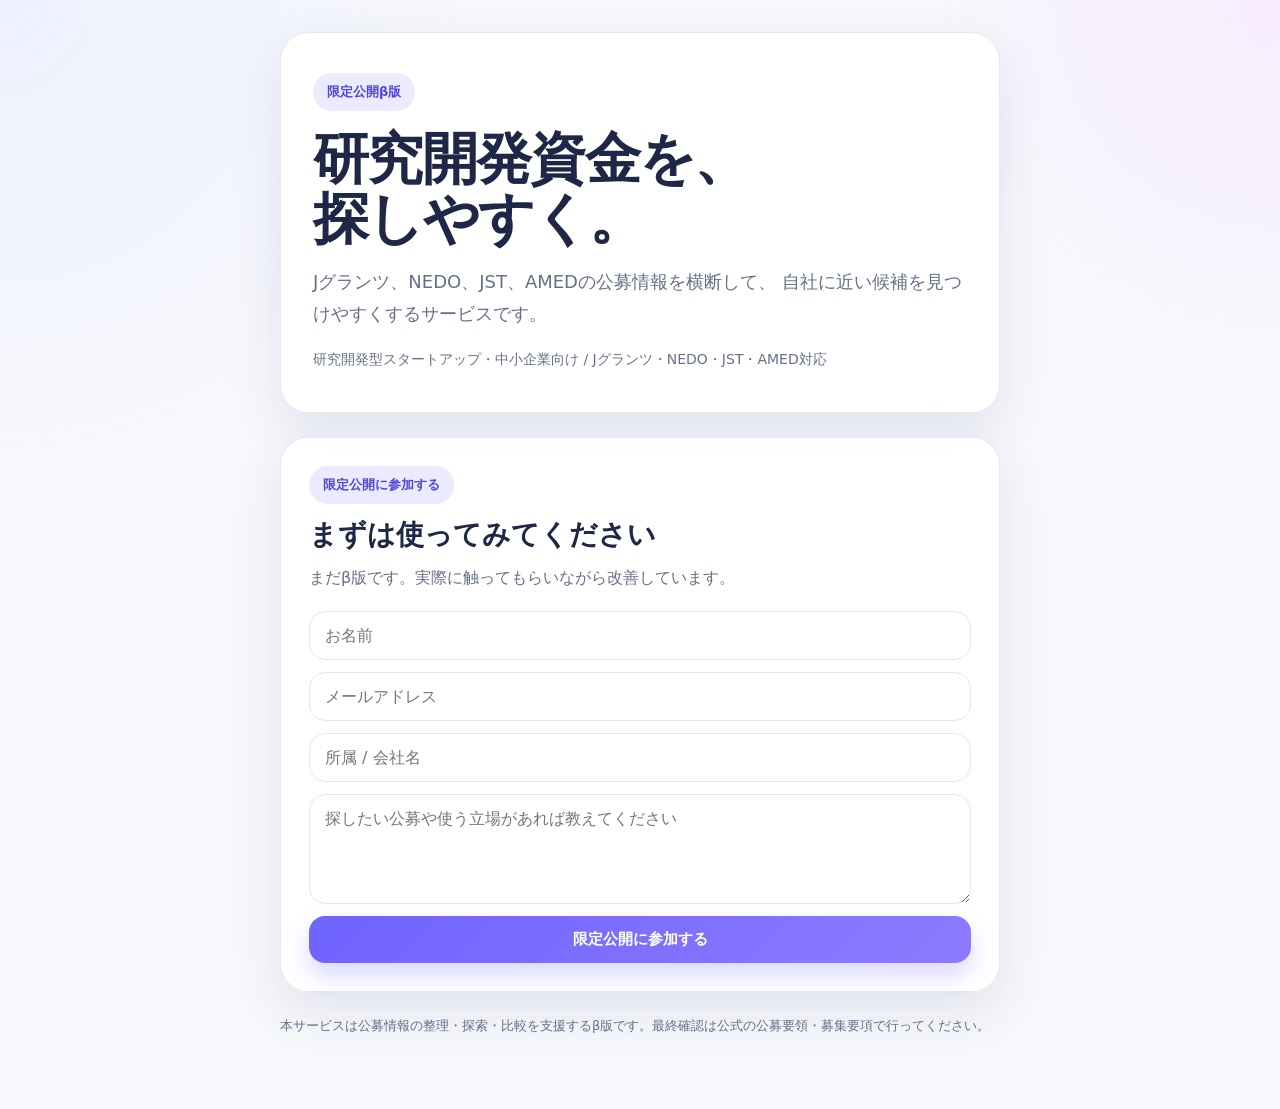
==== commit f263c39d: "Refactor styles and remove unused sections in index.html" ====
--- a/index.html
+++ b/index.html
@@ -30,9 +30,9 @@
       }
 
       .wrap {
-        max-width: 860px;
+        max-width: 760px;
         margin: 0 auto;
-        padding: 28px 20px 72px;
+        padding: 32px 20px 72px;
       }
 
       .pill {
@@ -56,11 +56,11 @@
 
       .hero {
         padding: 40px 32px;
-        margin-top: 18px;
+        text-align: left;
       }
 
       h1 {
-        font-size: clamp(34px, 6vw, 58px);
+        font-size: clamp(34px, 6vw, 56px);
         line-height: 1.08;
         margin: 18px 0 16px;
         letter-spacing: -0.03em;
@@ -70,66 +70,18 @@
         font-size: 18px;
         line-height: 1.8;
         color: var(--muted);
-        margin: 0 0 24px;
+        margin: 0 0 16px;
       }
 
       .meta {
         color: var(--muted);
         font-size: 14px;
         line-height: 1.8;
-        margin-bottom: 24px;
-      }
-
-      .cta-row {
-        display: flex;
-        flex-wrap: wrap;
-        gap: 12px;
-      }
-
-      .btn {
-        appearance: none;
-        border: 0;
-        cursor: pointer;
-        text-decoration: none;
-        display: inline-flex;
-        align-items: center;
-        justify-content: center;
-        padding: 14px 18px;
-        border-radius: 16px;
-        font-weight: 800;
-        font-size: 15px;
-      }
-
-      .btn-primary {
-        background: linear-gradient(135deg, var(--primary), var(--primary-2));
-        color: #fff;
-        box-shadow: 0 12px 24px rgba(111,99,255,0.25);
-      }
-
-      .btn-secondary {
-        background: #fff;
-        color: var(--text);
-        border: 1px solid var(--line);
+        margin: 0;
       }
 
       .section {
         margin-top: 24px;
-      }
-
-      .simple-list {
-        padding: 24px 28px;
-      }
-
-      .simple-list h2 {
-        margin: 0 0 14px;
-        font-size: 24px;
-      }
-
-      .simple-list ul {
-        margin: 0;
-        padding-left: 20px;
-        color: var(--muted);
-        line-height: 1.9;
       }
 
       .beta {
@@ -168,8 +120,28 @@
         resize: vertical;
       }
 
+      .btn {
+        appearance: none;
+        border: 0;
+        cursor: pointer;
+        text-decoration: none;
+        display: inline-flex;
+        align-items: center;
+        justify-content: center;
+        padding: 14px 18px;
+        border-radius: 16px;
+        font-weight: 800;
+        font-size: 15px;
+      }
+
+      .btn-primary {
+        background: linear-gradient(135deg, var(--primary), var(--primary-2));
+        color: #fff;
+        box-shadow: 0 12px 24px rgba(111,99,255,0.25);
+      }
+
       footer {
-        margin-top: 24px;
+        margin-top: 22px;
         color: var(--muted);
         font-size: 13px;
         line-height: 1.8;
@@ -177,13 +149,8 @@
 
       @media (max-width: 640px) {
         .hero,
-        .simple-list,
         .beta {
           padding: 24px 20px;
-        }
-
-        .cta-row {
-          flex-direction: column;
         }
 
         .btn {
@@ -204,25 +171,14 @@
         <p class="meta">
           研究開発型スタートアップ・中小企業向け / Jグランツ・NEDO・JST・AMED対応
         </p>
-        <div class="cta-row">
-          <a class="btn btn-primary" href="#beta">限定公開に参加する</a>
-          <a class="btn btn-secondary" href="#about">できることを見る</a>
-        </div>
-      </section>
-
-      <section class="section card simple-list" id="about">
-        <h2>できること</h2>
-        <ul>
-          <li>近い公募を探す</li>
-          <li>要点を先に読む</li>
-          <li>比較して絞る</li>
-        </ul>
       </section>
 
       <section class="section card beta" id="beta">
         <span class="pill">限定公開に参加する</span>
         <h2>まずは使ってみてください</h2>
-        <p>まだβ版です。実際に触ってもらいながら改善しています。</p>
+        <p>
+          まだβ版です。実際に触ってもらいながら改善しています。
+        </p>
 
         <form>
           <input class="input" type="text" placeholder="お名前" />
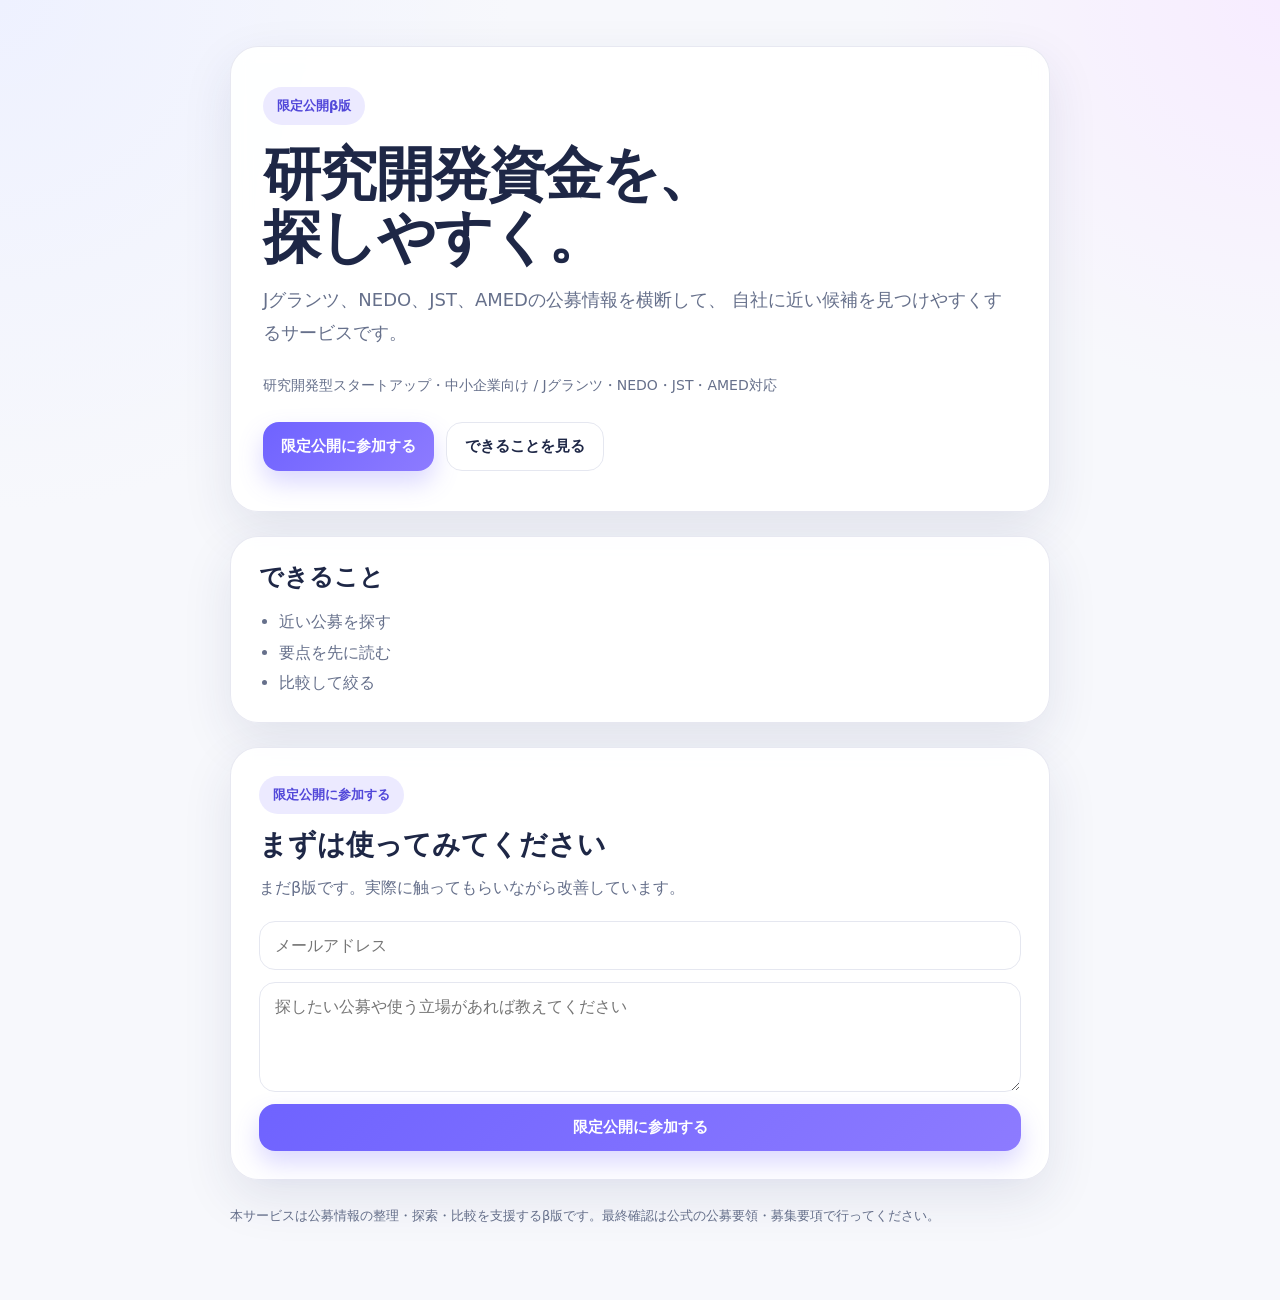
==== commit 3d961fb4: "Update styles and add call-to-action buttons" ====
--- a/index.html
+++ b/index.html
@@ -30,9 +30,9 @@
       }
 
       .wrap {
-        max-width: 760px;
+        max-width: 860px;
         margin: 0 auto;
-        padding: 32px 20px 72px;
+        padding: 28px 20px 72px;
       }
 
       .pill {
@@ -56,11 +56,11 @@
 
       .hero {
         padding: 40px 32px;
-        text-align: left;
+        margin-top: 18px;
       }
 
       h1 {
-        font-size: clamp(34px, 6vw, 56px);
+        font-size: clamp(34px, 6vw, 58px);
         line-height: 1.08;
         margin: 18px 0 16px;
         letter-spacing: -0.03em;
@@ -70,54 +70,20 @@
         font-size: 18px;
         line-height: 1.8;
         color: var(--muted);
-        margin: 0 0 16px;
+        margin: 0 0 24px;
       }
 
       .meta {
         color: var(--muted);
         font-size: 14px;
         line-height: 1.8;
-        margin: 0;
-      }
-
-      .section {
-        margin-top: 24px;
-      }
-
-      .beta {
-        padding: 28px;
-      }
-
-      .beta h2 {
-        margin: 12px 0 10px;
-        font-size: 28px;
-      }
-
-      .beta p {
-        margin: 0 0 18px;
-        color: var(--muted);
-        line-height: 1.8;
-      }
-
-      form {
-        display: grid;
+        margin-bottom: 24px;
+      }
+
+      .cta-row {
+        display: flex;
+        flex-wrap: wrap;
         gap: 12px;
-      }
-
-      .input,
-      textarea {
-        width: 100%;
-        border: 1px solid var(--line);
-        background: #fff;
-        border-radius: 16px;
-        padding: 14px 15px;
-        font: inherit;
-        color: var(--text);
-      }
-
-      textarea {
-        min-height: 110px;
-        resize: vertical;
       }
 
       .btn {
@@ -140,8 +106,70 @@
         box-shadow: 0 12px 24px rgba(111,99,255,0.25);
       }
 
+      .btn-secondary {
+        background: #fff;
+        color: var(--text);
+        border: 1px solid var(--line);
+      }
+
+      .section {
+        margin-top: 24px;
+      }
+
+      .simple-list {
+        padding: 24px 28px;
+      }
+
+      .simple-list h2 {
+        margin: 0 0 14px;
+        font-size: 24px;
+      }
+
+      .simple-list ul {
+        margin: 0;
+        padding-left: 20px;
+        color: var(--muted);
+        line-height: 1.9;
+      }
+
+      .beta {
+        padding: 28px;
+      }
+
+      .beta h2 {
+        margin: 12px 0 10px;
+        font-size: 28px;
+      }
+
+      .beta p {
+        margin: 0 0 18px;
+        color: var(--muted);
+        line-height: 1.8;
+      }
+
+      form {
+        display: grid;
+        gap: 12px;
+      }
+
+      .input,
+      textarea {
+        width: 100%;
+        border: 1px solid var(--line);
+        background: #fff;
+        border-radius: 16px;
+        padding: 14px 15px;
+        font: inherit;
+        color: var(--text);
+      }
+
+      textarea {
+        min-height: 110px;
+        resize: vertical;
+      }
+
       footer {
-        margin-top: 22px;
+        margin-top: 24px;
         color: var(--muted);
         font-size: 13px;
         line-height: 1.8;
@@ -149,8 +177,13 @@
 
       @media (max-width: 640px) {
         .hero,
+        .simple-list,
         .beta {
           padding: 24px 20px;
+        }
+
+        .cta-row {
+          flex-direction: column;
         }
 
         .btn {
@@ -171,19 +204,28 @@
         <p class="meta">
           研究開発型スタートアップ・中小企業向け / Jグランツ・NEDO・JST・AMED対応
         </p>
+        <div class="cta-row">
+          <a class="btn btn-primary" href="#beta">限定公開に参加する</a>
+          <a class="btn btn-secondary" href="#about">できることを見る</a>
+        </div>
+      </section>
+
+      <section class="section card simple-list" id="about">
+        <h2>できること</h2>
+        <ul>
+          <li>近い公募を探す</li>
+          <li>要点を先に読む</li>
+          <li>比較して絞る</li>
+        </ul>
       </section>
 
       <section class="section card beta" id="beta">
         <span class="pill">限定公開に参加する</span>
         <h2>まずは使ってみてください</h2>
-        <p>
-          まだβ版です。実際に触ってもらいながら改善しています。
-        </p>
+        <p>まだβ版です。実際に触ってもらいながら改善しています。</p>
 
         <form>
-          <input class="input" type="text" placeholder="お名前" />
           <input class="input" type="email" placeholder="メールアドレス" />
-          <input class="input" type="text" placeholder="所属 / 会社名" />
           <textarea placeholder="探したい公募や使う立場があれば教えてください"></textarea>
           <button class="btn btn-primary" type="button">限定公開に参加する</button>
         </form>
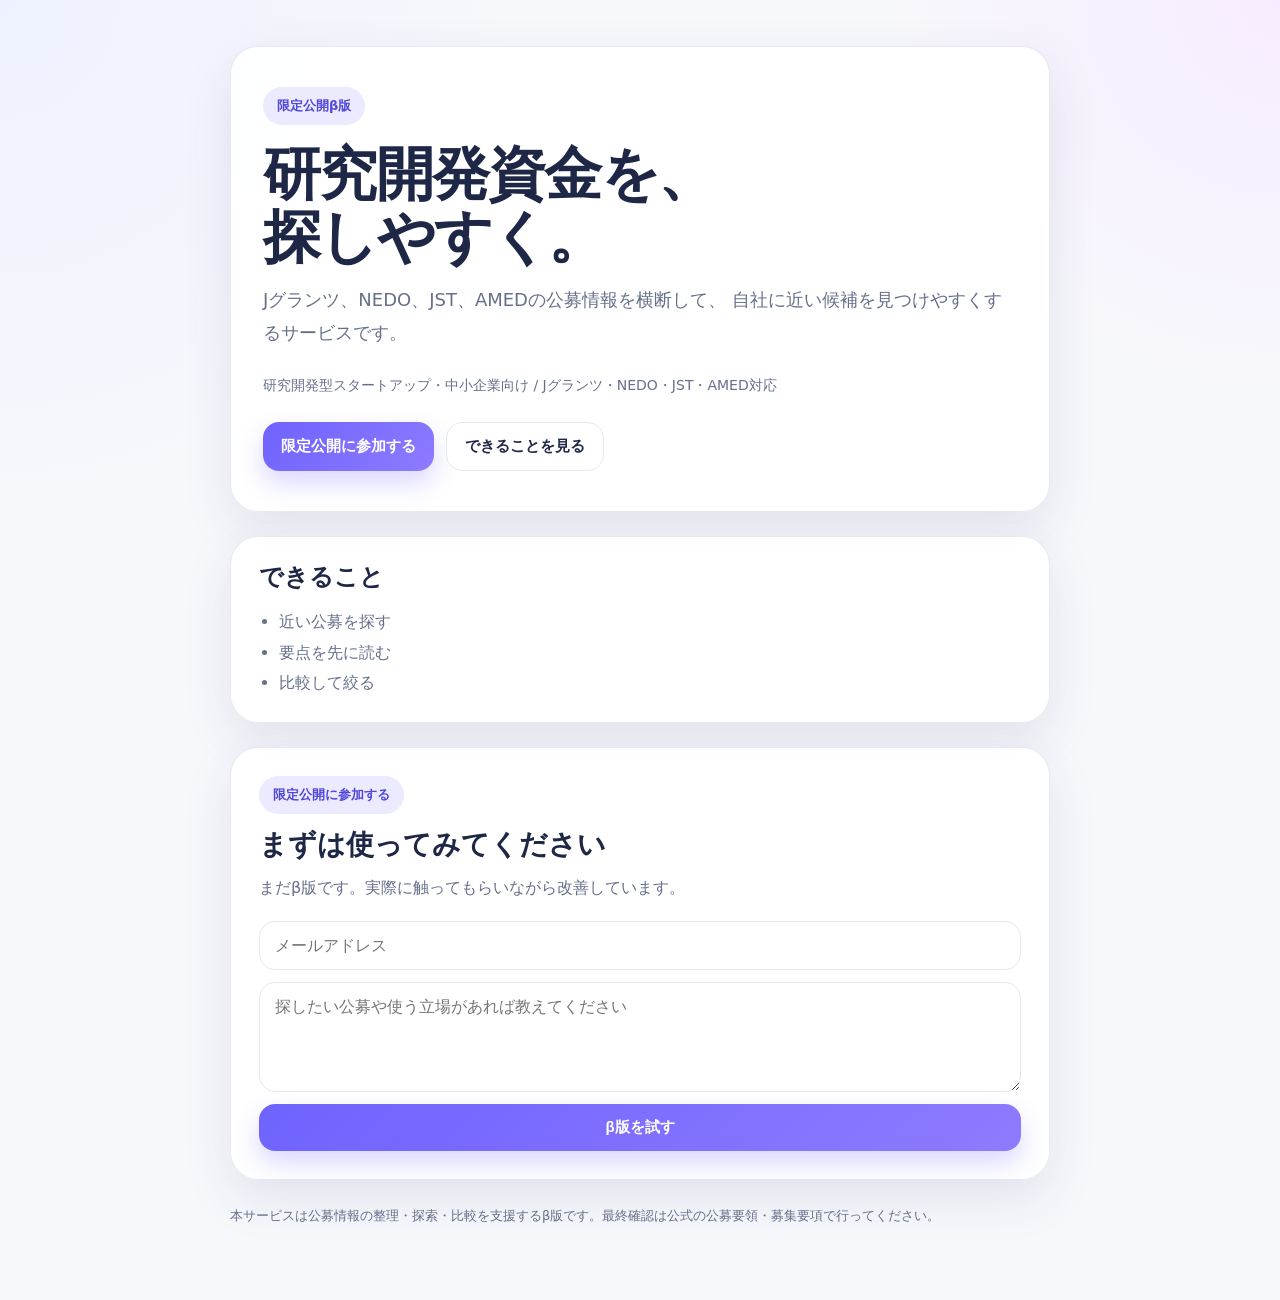
==== commit b8ea233e: "Change button text from '参加する' to 'β版を試す'" ====
--- a/index.html
+++ b/index.html
@@ -227,7 +227,7 @@
         <form>
           <input class="input" type="email" placeholder="メールアドレス" />
           <textarea placeholder="探したい公募や使う立場があれば教えてください"></textarea>
-          <button class="btn btn-primary" type="button">限定公開に参加する</button>
+          <button class="btn btn-primary" type="button">β版を試す</button>
         </form>
       </section>
 
